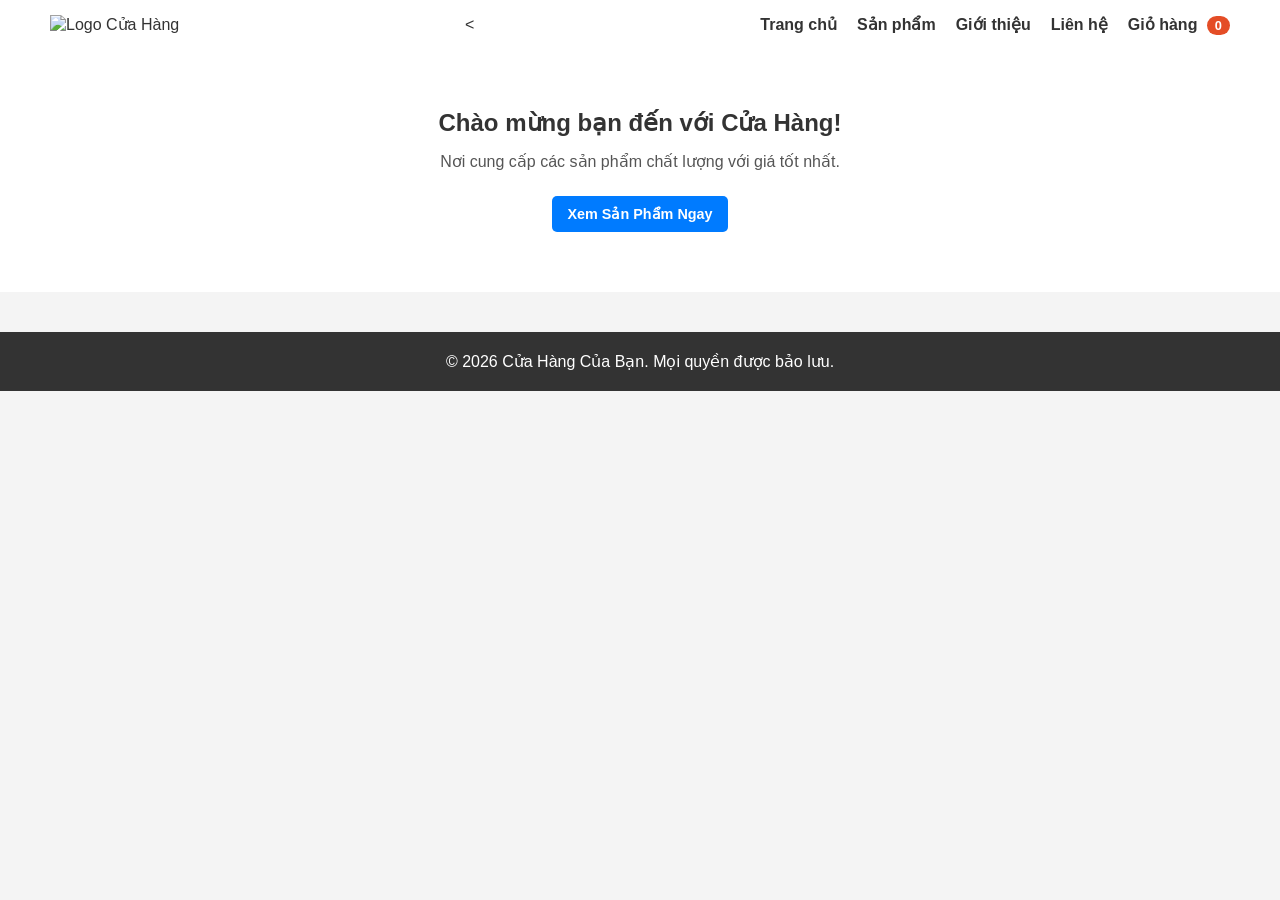
==== index.html @ 1039e890 "new" ====
<!DOCTYPE html>
<html lang="vi">
<head>
    <meta charset="UTF-8">
    <meta name="viewport" content="width=device-width, initial-scale=1.0">
    <title>Trang Chủ - Cửa Hàng</title>
    <link rel="stylesheet" href="css/style.css">
</head>
<body>
    <header>
        <div class="logo">
            <img src="images/logo.jpg" alt="Logo Cửa Hàng">
        </div>
        <<nav>
    <ul>
        <li><a href="index.html">Trang chủ</a></li>
        <li><a href="html/san-pham.html">Sản phẩm</a></li>
        <li><a href="html/gioi-thieu.html">Giới thiệu</a></li>
        <li><a href="html/lien-he.html">Liên hệ</a></li>
        <li><a href="html/gio-hang.html">Giỏ hàng <span id="cart-count">0</span></a></li>
    </ul>
</nav>

<script src="js/script.js"></script>
    </header>
    

    <main>
        <section class="hero" style="text-align: center; padding: 60px 20px; background-color: #fff; margin-bottom: 30px;">
            <h1>Chào mừng bạn đến với Cửa Hàng!</h1>
            <p style="margin: 15px 0; color: #555;">Nơi cung cấp các sản phẩm chất lượng với giá tốt nhất.</p>
            <a href="html/san-pham.html" class="btn-buy" style="text-decoration: none; display: inline-block; margin-top: 10px;">Xem Sản Phẩm Ngay</a>
        </section>
    </main>
    

    <footer>
        <p>&copy; 2026 Cửa Hàng Của Bạn. Mọi quyền được bảo lưu.</p>
    </footer>
</body>
</html>
---- css/style.css ----
/* Reset CSS cơ bản */
* {
    margin: 0;
    padding: 0;
    box-sizing: border-box;
    font-family: Arial, sans-serif;
}

body {
    background-color: #f4f4f4;
    color: #333;
}

/* Kiểu dáng cho Header */
header {
    background-color: #fff;
    padding: 15px 50px;
    display: flex;
    justify-content: space-between;
    align-items: center;
    box-shadow: 0 2px 5px rgba(0,0,0,0.1);
}

header .logo img {
    height: 50px; /* Điều chỉnh kích thước logo của bạn */
}

nav ul {
    list-style: none;
    display: flex;
    gap: 20px;
}

nav ul li a {
    text-decoration: none;
    color: #333;
    font-weight: bold;
}

nav ul li a:hover {
    color: #007bff;
}

/* Kiểu dáng cho phần nội dung chính */
.products-container {
    max-width: 1000px;
    margin: 40px auto;
    padding: 0 20px;
}

.products-container h2 {
    text-align: center;
    margin-bottom: 30px;
    color: #222;
}

/* Grid sản phẩm */
.product-grid {
    display: grid;
    grid-template-columns: repeat(auto-fit, minmax(250px, 1fr));
    gap: 20px;
}

/* Thẻ sản phẩm */
.product-card {
    background-color: #fff;
    border-radius: 8px;
    padding: 15px;
    text-align: center;
    box-shadow: 0 2px 8px rgba(0,0,0,0.1);
    transition: transform 0.3s ease;
}

.product-card:hover {
    transform: translateY(-5px);
}

.product-image {
    background-color: #e0e0e0;
    height: 200px;
    border-radius: 5px;
    display: flex;
    align-items: center;
    justify-content: center;
    margin-bottom: 15px;
    color: #777;
    /* Bạn có thể thay background bằng thẻ <img> khi có ảnh thật */
}

.product-card h3 {
    font-size: 1.2rem;
    margin-bottom: 10px;
}

.product-card .price {
    color: #e44d26;
    font-weight: bold;
    font-size: 1.1rem;
    margin-bottom: 15px;
}

.btn-buy {
    background-color: #007bff;
    color: white;
    border: none;
    padding: 10px 20px;
    border-radius: 5px;
    cursor: pointer;
    font-weight: bold;
    transition: background-color 0.3s;
}

.btn-buy:hover {
    background-color: #0056b3;
}

/* Kiểu dáng cho Footer */
footer {
    text-align: center;
    padding: 20px;
    background-color: #333;
    color: #fff;
    margin-top: 40px;
}
#cart-count {
    background-color: #e44d26;
    color: white;
    padding: 2px 8px;
    border-radius: 20px;
    font-size: 0.8rem;
    margin-left: 5px;
    font-weight: bold;
}

/* Kiểu dáng cho hộp Thông báo (Toast) hiện ở góc dưới bên phải */
.toast-message {
    position: fixed;
    bottom: 20px;
    right: 20px;
    background-color: #28a745; /* Màu xanh lá thành công */
    color: white;
    padding: 15px 25px;
    border-radius: 5px;
    box-shadow: 0 4px 10px rgba(0,0,0,0.2);
    font-weight: bold;
    z-index: 9999;
    
    /* Thiết lập hiệu ứng chuyển động mặc định là ẩn */
    opacity: 0;
    transform: translateY(20px);
    transition: opacity 0.3s ease, transform 0.3s ease;
}

/* Khi có class .show, thông báo sẽ trượt lên và hiện rõ */
.toast-message.show {
    opacity: 1;
    transform: translateY(0);
}
/* --- SẮP XẾP NHÓM NÚT BẤM --- */
.button-group {
    display: flex;
    justify-content: center; /* Căn giữa 2 nút */
    gap: 10px; /* Tạo khoảng cách 10px giữa nút Chi tiết và Mua Ngay */
}

/* --- KIỂU DÁNG CHO NÚT CHI TIẾT --- */
.btn-detail {
    background-color: #f8f9fa; /* Màu nền xám nhạt */
    color: #333; /* Chữ màu đen/xám đậm */
    border: 1px solid #ccc; /* Viền mỏng */
    text-decoration: none; /* Bỏ gạch chân của thẻ a */
    padding: 10px 15px;
    border-radius: 5px;
    font-weight: bold;
    font-size: 0.9rem; /* Chỉnh cỡ chữ ngang bằng nút Mua ngay */
    cursor: pointer;
    transition: all 0.3s ease;
    
    /* Dùng flex để chữ canh giữa hoàn hảo nếu cần */
    display: flex; 
    align-items: center; 
    justify-content: center;
}

.btn-detail:hover {
    background-color: #e2e6ea; /* Đậm hơn một chút khi rà chuột */
    border-color: #dae0e5;
}

/* --- CHỈNH SỬA NHẸ LẠI NÚT MUA NGAY CŨ (Nếu cần) --- */
.btn-buy {
    /* Ép cỡ chữ và padding bằng với nút chi tiết cho cân đối */
    font-size: 0.9rem;
    padding: 10px 15px; 
}
/* =========================================
   CSS CHO TRANG CHI TIẾT SẢN PHẨM 
   ========================================= */

/* Khung bọc toàn bộ trang chi tiết */
.product-detail-page {
    max-width: 1000px;
    margin: 40px auto;
    padding: 0 20px;
}

/* --- Phần trên: Chia đôi cột Ảnh và Thông tin --- */
.product-top {
    display: flex;
    gap: 40px;
    background: #fff;
    padding: 30px;
    border-radius: 8px;
    box-shadow: 0 2px 8px rgba(0,0,0,0.1);
    margin-bottom: 30px;
}

/* Cột chứa ảnh */
.product-gallery {
    flex: 1; /* Chiếm 1 nửa không gian */
    background-color: #f8f9fa;
    border-radius: 8px;
    display: flex;
    align-items: center;
    justify-content: center;
    min-height: 350px;
    padding: 20px;
}

.product-gallery img {
    max-width: 100%;
    height: auto;
    border-radius: 5px;
    box-shadow: 0 2px 5px rgba(0,0,0,0.1);
}

/* Cột chứa thông tin chữ */
.product-info {
    flex: 1; /* Chiếm 1 nửa không gian còn lại */
}

.product-info h1 {
    font-size: 2rem;
    margin-bottom: 15px;
    color: #222;
}

.product-info .price {
    font-size: 1.8rem;
    color: #e44d26;
    font-weight: bold;
    margin-bottom: 15px;
}

.product-info .status {
    margin-bottom: 20px;
    font-size: 1.1rem;
    color: #555;
}

.product-info .status strong {
    color: #28a745; /* Màu xanh lá cho chữ Còn hàng */
}

.short-desc {
    margin-left: 20px;
    margin-bottom: 30px;
    line-height: 1.6;
    color: #444;
}

/* Nút thêm vào giỏ hàng to và nổi bật */
.product-info .btn-buy {
    width: 100%; 
    padding: 15px;
    font-size: 1.2rem;
    border-radius: 8px;
    background-color: #007bff;
    color: white;
    border: none;
    cursor: pointer;
    font-weight: bold;
    transition: background-color 0.3s;
}

.product-info .btn-buy:hover {
    background-color: #0056b3;
}

/* --- Phần dưới: Bảng thông số và Bài viết mô tả --- */
.product-bottom {
    background: #fff;
    padding: 30px;
    border-radius: 8px;
    box-shadow: 0 2px 8px rgba(0,0,0,0.1);
}

.product-bottom h2 {
    border-bottom: 2px solid #007bff;
    padding-bottom: 10px;
    margin-bottom: 20px;
    color: #333;
    display: inline-block;
}

/* Trang trí Bảng thông số kỹ thuật */
.specs-table {
    width: 100%;
    border-collapse: collapse;
    margin-bottom: 40px;
}

.specs-table th, .specs-table td {
    border: 1px solid #ddd;
    padding: 12px 15px;
    text-align: left;
}

/* Tạo hiệu ứng sọc ngựa vằn cho bảng (1 dòng trắng, 1 dòng xám) */
.specs-table tr:nth-child(odd) {
    background-color: #f9f9f9;
}

.specs-table td:first-child {
    font-weight: bold;
    width: 30%; /* Cột tiêu đề chiếm 30% độ rộng bảng */
    color: #555;
}

/* Trang trí đoạn văn chi tiết */
.long-desc {
    line-height: 1.8;
    color: #444;
    font-size: 1.05rem;
}

/* --- Responsive: Tự động xếp dọc khi dùng điện thoại/màn hình nhỏ --- */
@media (max-width: 768px) {
    .product-top {
        flex-direction: column; /* Đẩy ảnh lên trên, thông tin xuống dưới */
        padding: 20px;
        gap: 20px;
    }
}
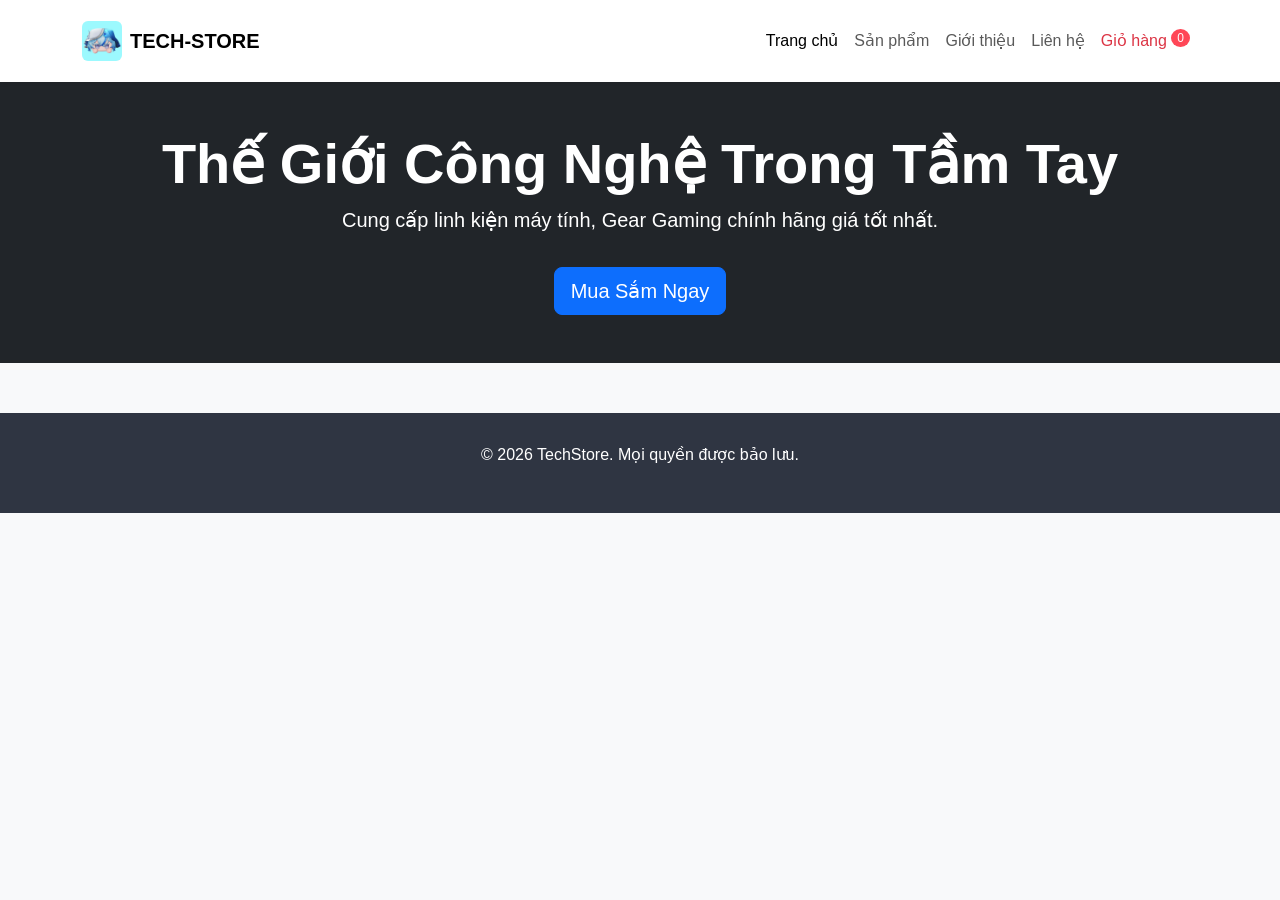
==== commit 0690701d: "new" ====
--- a/index.html
+++ b/index.html
@@ -2,40 +2,40 @@
 <html lang="vi">
 <head>
     <meta charset="UTF-8">
-    <meta name="viewport" content="width=device-width, initial-scale=1.0">
-    <title>Trang Chủ - Cửa Hàng</title>
+    <title>Cửa Hàng Điện Tử Xịn</title>
+    <link href="https://cdn.jsdelivr.net/npm/bootstrap@5.3.0/dist/css/bootstrap.min.css" rel="stylesheet">
     <link rel="stylesheet" href="css/style.css">
 </head>
 <body>
-    <header>
-        <div class="logo">
-            <img src="images/logo.jpg" alt="Logo Cửa Hàng">
+    <nav class="navbar navbar-expand-lg navbar-light bg-white shadow-sm py-3">
+        <div class="container">
+            <a class="navbar-brand fw-bold d-flex align-items-center" href="index.html">
+                <img src="assets/logo.jpg" alt="Logo" height="40" class="me-2 rounded">
+                TECH-STORE
+            </a>
+            
+            <div class="navbar-nav ms-auto">
+                <a class="nav-link active" href="index.html">Trang chủ</a>
+                <a class="nav-link" href="html/san-pham.html">Sản phẩm</a>
+                <a class="nav-link" href="html/gioi-thieu.html">Giới thiệu</a>
+                <a class="nav-link" href="html/lien-he.html">Liên hệ</a>
+                <a class="nav-link text-danger" href="html/gio-hang.html">Giỏ hàng <span id="cart-count">0</span></a>
+            </div>
         </div>
-        <<nav>
-    <ul>
-        <li><a href="index.html">Trang chủ</a></li>
-        <li><a href="html/san-pham.html">Sản phẩm</a></li>
-        <li><a href="html/gioi-thieu.html">Giới thiệu</a></li>
-        <li><a href="html/lien-he.html">Liên hệ</a></li>
-        <li><a href="html/gio-hang.html">Giỏ hàng <span id="cart-count">0</span></a></li>
-    </ul>
-</nav>
+    </nav>
 
-<script src="js/script.js"></script>
+    <header class="py-5 bg-dark text-white text-center">
+        <div class="container">
+            <h1 class="display-4 fw-bold">Thế Giới Công Nghệ Trong Tầm Tay</h1>
+            <p class="lead">Cung cấp linh kiện máy tính, Gear Gaming chính hãng giá tốt nhất.</p>
+            <a href="html/san-pham.html" class="btn btn-primary btn-lg mt-3">Mua Sắm Ngay</a>
+        </div>
     </header>
+
+    <footer class="text-center">
+        <p>&copy; 2026 TechStore. Mọi quyền được bảo lưu.</p>
+    </footer>
     
-
-    <main>
-        <section class="hero" style="text-align: center; padding: 60px 20px; background-color: #fff; margin-bottom: 30px;">
-            <h1>Chào mừng bạn đến với Cửa Hàng!</h1>
-            <p style="margin: 15px 0; color: #555;">Nơi cung cấp các sản phẩm chất lượng với giá tốt nhất.</p>
-            <a href="html/san-pham.html" class="btn-buy" style="text-decoration: none; display: inline-block; margin-top: 10px;">Xem Sản Phẩm Ngay</a>
-        </section>
-    </main>
-    
-
-    <footer>
-        <p>&copy; 2026 Cửa Hàng Của Bạn. Mọi quyền được bảo lưu.</p>
-    </footer>
+    <script src="js/script.js"></script>
 </body>
 </html>
--- a/css/style.css
+++ b/css/style.css
@@ -1,344 +1,8 @@
-/* Reset CSS cơ bản */
-* {
-    margin: 0;
-    padding: 0;
-    box-sizing: border-box;
-    font-family: Arial, sans-serif;
-}
-
-body {
-    background-color: #f4f4f4;
-    color: #333;
-}
-
-/* Kiểu dáng cho Header */
-header {
-    background-color: #fff;
-    padding: 15px 50px;
-    display: flex;
-    justify-content: space-between;
-    align-items: center;
-    box-shadow: 0 2px 5px rgba(0,0,0,0.1);
-}
-
-header .logo img {
-    height: 50px; /* Điều chỉnh kích thước logo của bạn */
-}
-
-nav ul {
-    list-style: none;
-    display: flex;
-    gap: 20px;
-}
-
-nav ul li a {
-    text-decoration: none;
-    color: #333;
-    font-weight: bold;
-}
-
-nav ul li a:hover {
-    color: #007bff;
-}
-
-/* Kiểu dáng cho phần nội dung chính */
-.products-container {
-    max-width: 1000px;
-    margin: 40px auto;
-    padding: 0 20px;
-}
-
-.products-container h2 {
-    text-align: center;
-    margin-bottom: 30px;
-    color: #222;
-}
-
-/* Grid sản phẩm */
-.product-grid {
-    display: grid;
-    grid-template-columns: repeat(auto-fit, minmax(250px, 1fr));
-    gap: 20px;
-}
-
-/* Thẻ sản phẩm */
-.product-card {
-    background-color: #fff;
-    border-radius: 8px;
-    padding: 15px;
-    text-align: center;
-    box-shadow: 0 2px 8px rgba(0,0,0,0.1);
-    transition: transform 0.3s ease;
-}
-
-.product-card:hover {
-    transform: translateY(-5px);
-}
-
-.product-image {
-    background-color: #e0e0e0;
-    height: 200px;
-    border-radius: 5px;
-    display: flex;
-    align-items: center;
-    justify-content: center;
-    margin-bottom: 15px;
-    color: #777;
-    /* Bạn có thể thay background bằng thẻ <img> khi có ảnh thật */
-}
-
-.product-card h3 {
-    font-size: 1.2rem;
-    margin-bottom: 10px;
-}
-
-.product-card .price {
-    color: #e44d26;
-    font-weight: bold;
-    font-size: 1.1rem;
-    margin-bottom: 15px;
-}
-
-.btn-buy {
-    background-color: #007bff;
-    color: white;
-    border: none;
-    padding: 10px 20px;
-    border-radius: 5px;
-    cursor: pointer;
-    font-weight: bold;
-    transition: background-color 0.3s;
-}
-
-.btn-buy:hover {
-    background-color: #0056b3;
-}
-
-/* Kiểu dáng cho Footer */
-footer {
-    text-align: center;
-    padding: 20px;
-    background-color: #333;
-    color: #fff;
-    margin-top: 40px;
-}
-#cart-count {
-    background-color: #e44d26;
-    color: white;
-    padding: 2px 8px;
-    border-radius: 20px;
-    font-size: 0.8rem;
-    margin-left: 5px;
-    font-weight: bold;
-}
-
-/* Kiểu dáng cho hộp Thông báo (Toast) hiện ở góc dưới bên phải */
-.toast-message {
-    position: fixed;
-    bottom: 20px;
-    right: 20px;
-    background-color: #28a745; /* Màu xanh lá thành công */
-    color: white;
-    padding: 15px 25px;
-    border-radius: 5px;
-    box-shadow: 0 4px 10px rgba(0,0,0,0.2);
-    font-weight: bold;
-    z-index: 9999;
-    
-    /* Thiết lập hiệu ứng chuyển động mặc định là ẩn */
-    opacity: 0;
-    transform: translateY(20px);
-    transition: opacity 0.3s ease, transform 0.3s ease;
-}
-
-/* Khi có class .show, thông báo sẽ trượt lên và hiện rõ */
-.toast-message.show {
-    opacity: 1;
-    transform: translateY(0);
-}
-/* --- SẮP XẾP NHÓM NÚT BẤM --- */
-.button-group {
-    display: flex;
-    justify-content: center; /* Căn giữa 2 nút */
-    gap: 10px; /* Tạo khoảng cách 10px giữa nút Chi tiết và Mua Ngay */
-}
-
-/* --- KIỂU DÁNG CHO NÚT CHI TIẾT --- */
-.btn-detail {
-    background-color: #f8f9fa; /* Màu nền xám nhạt */
-    color: #333; /* Chữ màu đen/xám đậm */
-    border: 1px solid #ccc; /* Viền mỏng */
-    text-decoration: none; /* Bỏ gạch chân của thẻ a */
-    padding: 10px 15px;
-    border-radius: 5px;
-    font-weight: bold;
-    font-size: 0.9rem; /* Chỉnh cỡ chữ ngang bằng nút Mua ngay */
-    cursor: pointer;
-    transition: all 0.3s ease;
-    
-    /* Dùng flex để chữ canh giữa hoàn hảo nếu cần */
-    display: flex; 
-    align-items: center; 
-    justify-content: center;
-}
-
-.btn-detail:hover {
-    background-color: #e2e6ea; /* Đậm hơn một chút khi rà chuột */
-    border-color: #dae0e5;
-}
-
-/* --- CHỈNH SỬA NHẸ LẠI NÚT MUA NGAY CŨ (Nếu cần) --- */
-.btn-buy {
-    /* Ép cỡ chữ và padding bằng với nút chi tiết cho cân đối */
-    font-size: 0.9rem;
-    padding: 10px 15px; 
-}
-/* =========================================
-   CSS CHO TRANG CHI TIẾT SẢN PHẨM 
-   ========================================= */
-
-/* Khung bọc toàn bộ trang chi tiết */
-.product-detail-page {
-    max-width: 1000px;
-    margin: 40px auto;
-    padding: 0 20px;
-}
-
-/* --- Phần trên: Chia đôi cột Ảnh và Thông tin --- */
-.product-top {
-    display: flex;
-    gap: 40px;
-    background: #fff;
-    padding: 30px;
-    border-radius: 8px;
-    box-shadow: 0 2px 8px rgba(0,0,0,0.1);
-    margin-bottom: 30px;
-}
-
-/* Cột chứa ảnh */
-.product-gallery {
-    flex: 1; /* Chiếm 1 nửa không gian */
-    background-color: #f8f9fa;
-    border-radius: 8px;
-    display: flex;
-    align-items: center;
-    justify-content: center;
-    min-height: 350px;
-    padding: 20px;
-}
-
-.product-gallery img {
-    max-width: 100%;
-    height: auto;
-    border-radius: 5px;
-    box-shadow: 0 2px 5px rgba(0,0,0,0.1);
-}
-
-/* Cột chứa thông tin chữ */
-.product-info {
-    flex: 1; /* Chiếm 1 nửa không gian còn lại */
-}
-
-.product-info h1 {
-    font-size: 2rem;
-    margin-bottom: 15px;
-    color: #222;
-}
-
-.product-info .price {
-    font-size: 1.8rem;
-    color: #e44d26;
-    font-weight: bold;
-    margin-bottom: 15px;
-}
-
-.product-info .status {
-    margin-bottom: 20px;
-    font-size: 1.1rem;
-    color: #555;
-}
-
-.product-info .status strong {
-    color: #28a745; /* Màu xanh lá cho chữ Còn hàng */
-}
-
-.short-desc {
-    margin-left: 20px;
-    margin-bottom: 30px;
-    line-height: 1.6;
-    color: #444;
-}
-
-/* Nút thêm vào giỏ hàng to và nổi bật */
-.product-info .btn-buy {
-    width: 100%; 
-    padding: 15px;
-    font-size: 1.2rem;
-    border-radius: 8px;
-    background-color: #007bff;
-    color: white;
-    border: none;
-    cursor: pointer;
-    font-weight: bold;
-    transition: background-color 0.3s;
-}
-
-.product-info .btn-buy:hover {
-    background-color: #0056b3;
-}
-
-/* --- Phần dưới: Bảng thông số và Bài viết mô tả --- */
-.product-bottom {
-    background: #fff;
-    padding: 30px;
-    border-radius: 8px;
-    box-shadow: 0 2px 8px rgba(0,0,0,0.1);
-}
-
-.product-bottom h2 {
-    border-bottom: 2px solid #007bff;
-    padding-bottom: 10px;
-    margin-bottom: 20px;
-    color: #333;
-    display: inline-block;
-}
-
-/* Trang trí Bảng thông số kỹ thuật */
-.specs-table {
-    width: 100%;
-    border-collapse: collapse;
-    margin-bottom: 40px;
-}
-
-.specs-table th, .specs-table td {
-    border: 1px solid #ddd;
-    padding: 12px 15px;
-    text-align: left;
-}
-
-/* Tạo hiệu ứng sọc ngựa vằn cho bảng (1 dòng trắng, 1 dòng xám) */
-.specs-table tr:nth-child(odd) {
-    background-color: #f9f9f9;
-}
-
-.specs-table td:first-child {
-    font-weight: bold;
-    width: 30%; /* Cột tiêu đề chiếm 30% độ rộng bảng */
-    color: #555;
-}
-
-/* Trang trí đoạn văn chi tiết */
-.long-desc {
-    line-height: 1.8;
-    color: #444;
-    font-size: 1.05rem;
-}
-
-/* --- Responsive: Tự động xếp dọc khi dùng điện thoại/màn hình nhỏ --- */
-@media (max-width: 768px) {
-    .product-top {
-        flex-direction: column; /* Đẩy ảnh lên trên, thông tin xuống dưới */
-        padding: 20px;
-        gap: 20px;
-    }
-}+:root { --primary-color: #007bff; }
+body { font-family: 'Segoe UI', Tahoma, Geneva, Verdana, sans-serif; background-color: #f8f9fa; }
+.nav-link:hover { color: var(--primary-color) !important; }
+.card { transition: transform 0.3s; border: none; }
+.card:hover { transform: translateY(-10px); box-shadow: 0 10px 20px rgba(0,0,0,0.1) !important; }
+.product-img { object-fit: contain; height: 200px; padding: 20px; }
+#cart-count { background: #ff4757; color: white; padding: 2px 6px; border-radius: 50%; font-size: 12px; vertical-align: top; }
+footer { background: #2f3542; color: white; padding: 30px 0; margin-top: 50px; }
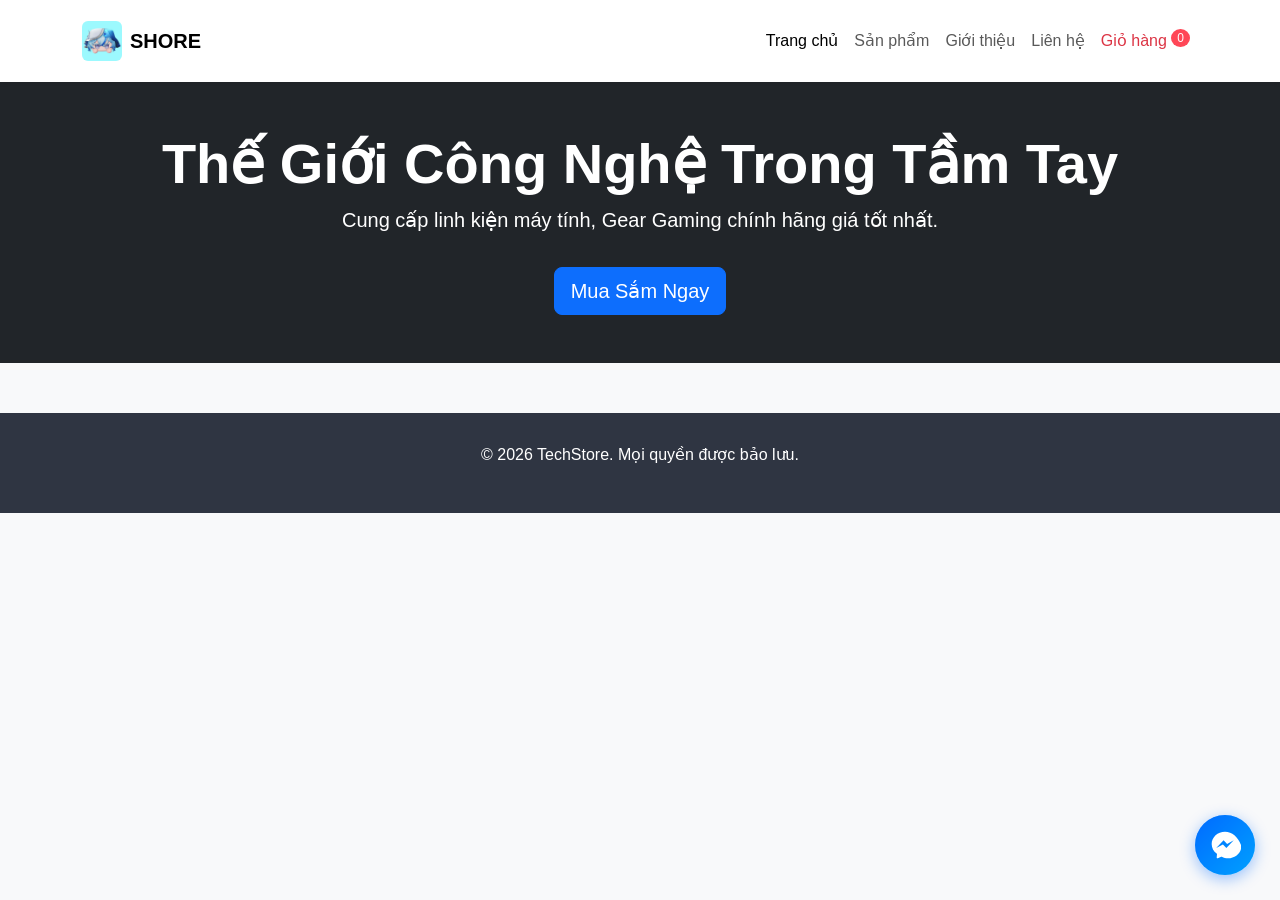
==== commit 2acf3579: "new" ====
--- a/index.html
+++ b/index.html
@@ -11,7 +11,7 @@
         <div class="container">
             <a class="navbar-brand fw-bold d-flex align-items-center" href="index.html">
                 <img src="assets/logo.jpg" alt="Logo" height="40" class="me-2 rounded">
-                TECH-STORE
+                SHORE
             </a>
             
             <div class="navbar-nav ms-auto">
--- a/css/style.css
+++ b/css/style.css
@@ -6,3 +6,181 @@
 .product-img { object-fit: contain; height: 200px; padding: 20px; }
 #cart-count { background: #ff4757; color: white; padding: 2px 6px; border-radius: 50%; font-size: 12px; vertical-align: top; }
 footer { background: #2f3542; color: white; padding: 30px 0; margin-top: 50px; }
+/* Container tổng thể */
+.search-container {
+    position: relative;
+    width: 300px;
+    margin: 10px;
+}
+
+/* Hộp tìm kiếm */
+.search-box {
+    display: flex;
+    border: 1px solid #ccc;
+    border-radius: 4px;
+    overflow: hidden;
+    background: #fff;
+}
+
+.search-box input {
+    border: none;
+    padding: 8px 12px;
+    outline: none;
+    width: 100%;
+    font-size: 14px;
+}
+
+.search-box button {
+    background: #007bff;
+    color: white;
+    border: none;
+    padding: 0 15px;
+    cursor: pointer;
+    transition: background 0.2s;
+}
+
+.search-box button:hover {
+    background: #0056b3;
+}
+
+/* Dropdown hiển thị kết quả động */
+.search-dropdown {
+    position: absolute;
+    top: 100%;
+    left: 0;
+    right: 0;
+    background: white;
+    border: 1px solid #ddd;
+    border-top: none;
+    border-radius: 0 0 4px 4px;
+    max-height: 300px;
+    overflow-y: auto;
+    box-shadow: 0 4px 8px rgba(0,0,0,0.1);
+    z-index: 1000;
+}
+
+.search-dropdown.hidden {
+    display: none;
+}
+
+/* Item sản phẩm trong dropdown */
+.search-item {
+    display: flex;
+    align-items: center;
+    padding: 10px;
+    border-bottom: 1px solid #eee;
+    text-decoration: none;
+    color: #333;
+    transition: background 0.2s;
+}
+
+.search-item:last-child {
+    border-bottom: none;
+}
+
+.search-item:hover {
+    background: #f8f9fa;
+}
+
+.search-item img {
+    width: 40px;
+    height: 40px;
+    object-fit: cover;
+    margin-right: 10px;
+    border-radius: 4px;
+}
+
+.search-item .info {
+    display: flex;
+    flex-direction: column;
+}
+
+.search-item .name {
+    font-weight: 500;
+    font-size: 14px;
+}
+
+.search-item .price {
+    color: #dc3545;
+    font-size: 12px;
+    margin-top: 2px;
+}
+
+/* Thông báo không tìm thấy */
+.no-result {
+    padding: 15px;
+    color: #6c757d;
+    text-align: center;
+    font-size: 14px;
+}
+/* ==========================================
+   WIDGET MESSENGER ĐỘNG (GÓC DƯỚI PHẢI)
+   ========================================== */
+.fb-messenger-widget {
+    position: fixed;
+    bottom: 25px;
+    right: 25px;
+    z-index: 9999;
+    display: flex;
+    align-items: center;
+    justify-content: center;
+    width: 60px;
+    height: 60px;
+    background: linear-gradient(135deg, #006AFF, #00C6FF);
+    border-radius: 50%;
+    box-shadow: 0 4px 15px rgba(0, 106, 255, 0.4);
+    cursor: pointer;
+    transition: all 0.3s ease-in-out;
+    text-decoration: none;
+}
+
+/* Hiệu ứng phóng to nhẹ và đổi màu khi di chuột vào */
+.fb-messenger-widget:hover {
+    transform: scale(1.1) rotate(5deg);
+    box-shadow: 0 6px 20px rgba(0, 106, 255, 0.6);
+}
+
+/* Icon Messenger màu trắng nằm giữa */
+.fb-messenger-widget svg {
+    width: 32px;
+    height: 32px;
+    fill: #ffffff;
+}
+
+/* Vòng sóng xung quanh để tạo sự chú ý khoa học (Pulse Effect) */
+.fb-messenger-widget::before {
+    content: "";
+    position: absolute;
+    width: 100%;
+    height: 100%;
+    background-color: #006AFF;
+    border-radius: 50%;
+    z-index: -1;
+    opacity: 0.4;
+    animation: messengerPulse 2s infinite;
+}
+
+@keyframes messengerPulse {
+    0% {
+        transform: scale(1);
+        opacity: 0.4;
+    }
+    100% {
+        transform: scale(1.4);
+        opacity: 0;
+    }
+}
+
+/* Tối ưu giao diện trên thiết bị di động nhỏ */
+@media (max-width: 576px) {
+    .fb-messenger-widget {
+        bottom: 15px;
+        right: 15px;
+        width: 52px;
+        height: 52px;
+    }
+    .fb-messenger-widget svg {
+        width: 26px;
+        height: 26px;
+    }
+}
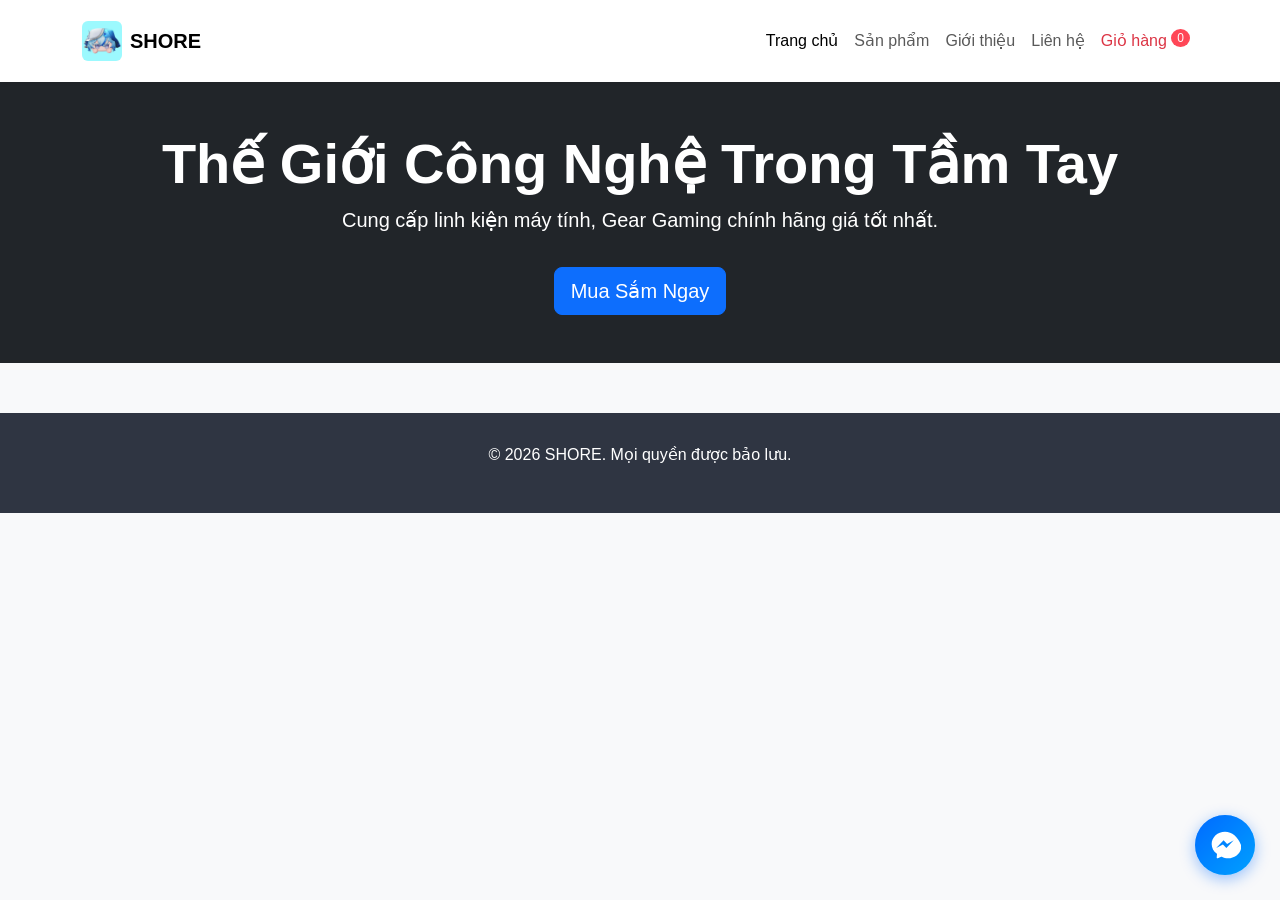
==== commit b1fd38fc: "new" ====
--- a/index.html
+++ b/index.html
@@ -33,7 +33,7 @@
     </header>
 
     <footer class="text-center">
-        <p>&copy; 2026 TechStore. Mọi quyền được bảo lưu.</p>
+        <p>&copy; 2026 SHORE. Mọi quyền được bảo lưu.</p>
     </footer>
     
     <script src="js/script.js"></script>
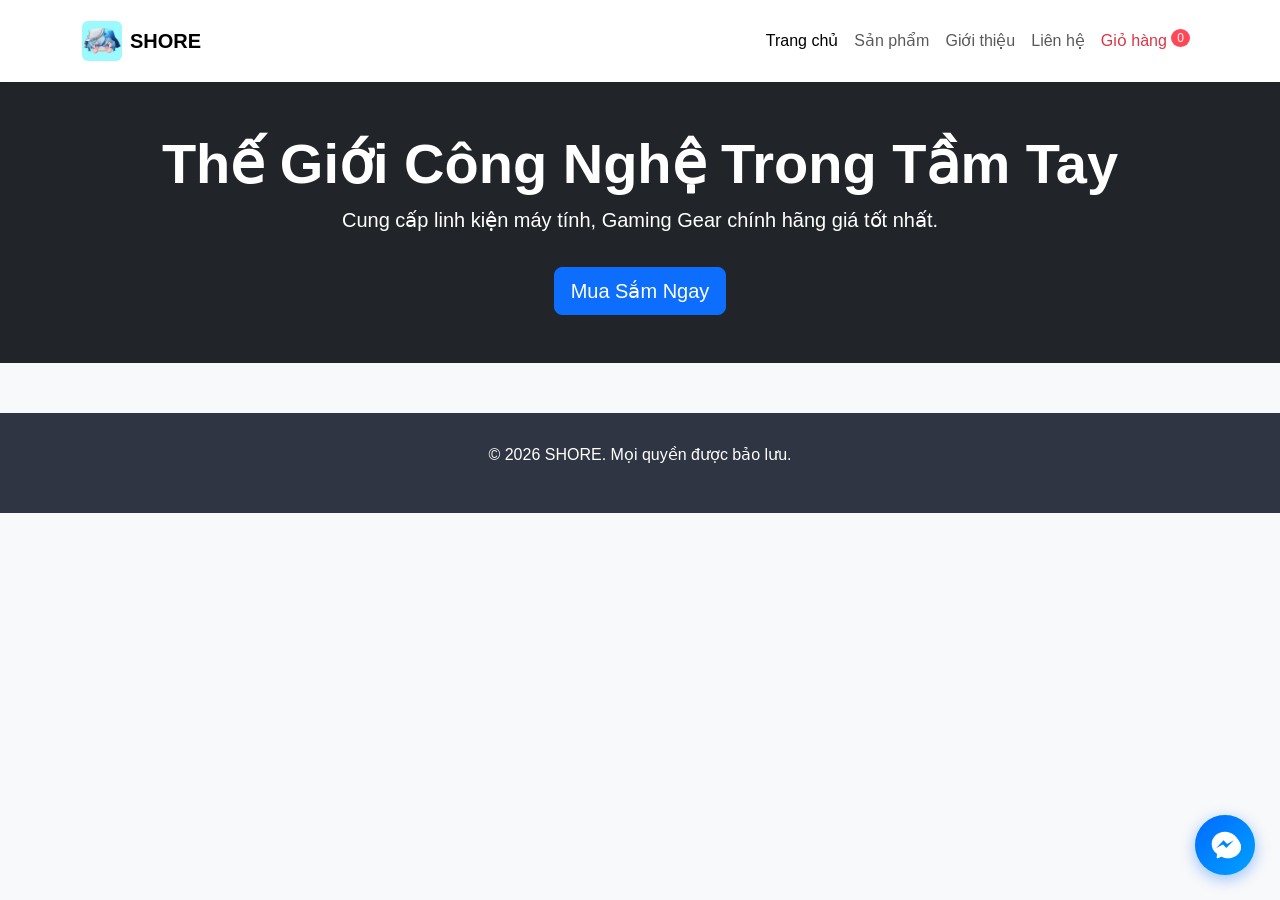
==== commit f12a14d1: "new" ====
--- a/index.html
+++ b/index.html
@@ -27,7 +27,7 @@
     <header class="py-5 bg-dark text-white text-center">
         <div class="container">
             <h1 class="display-4 fw-bold">Thế Giới Công Nghệ Trong Tầm Tay</h1>
-            <p class="lead">Cung cấp linh kiện máy tính, Gear Gaming chính hãng giá tốt nhất.</p>
+            <p class="lead">Cung cấp linh kiện máy tính, Gaming Gear chính hãng giá tốt nhất.</p>
             <a href="html/san-pham.html" class="btn btn-primary btn-lg mt-3">Mua Sắm Ngay</a>
         </div>
     </header>
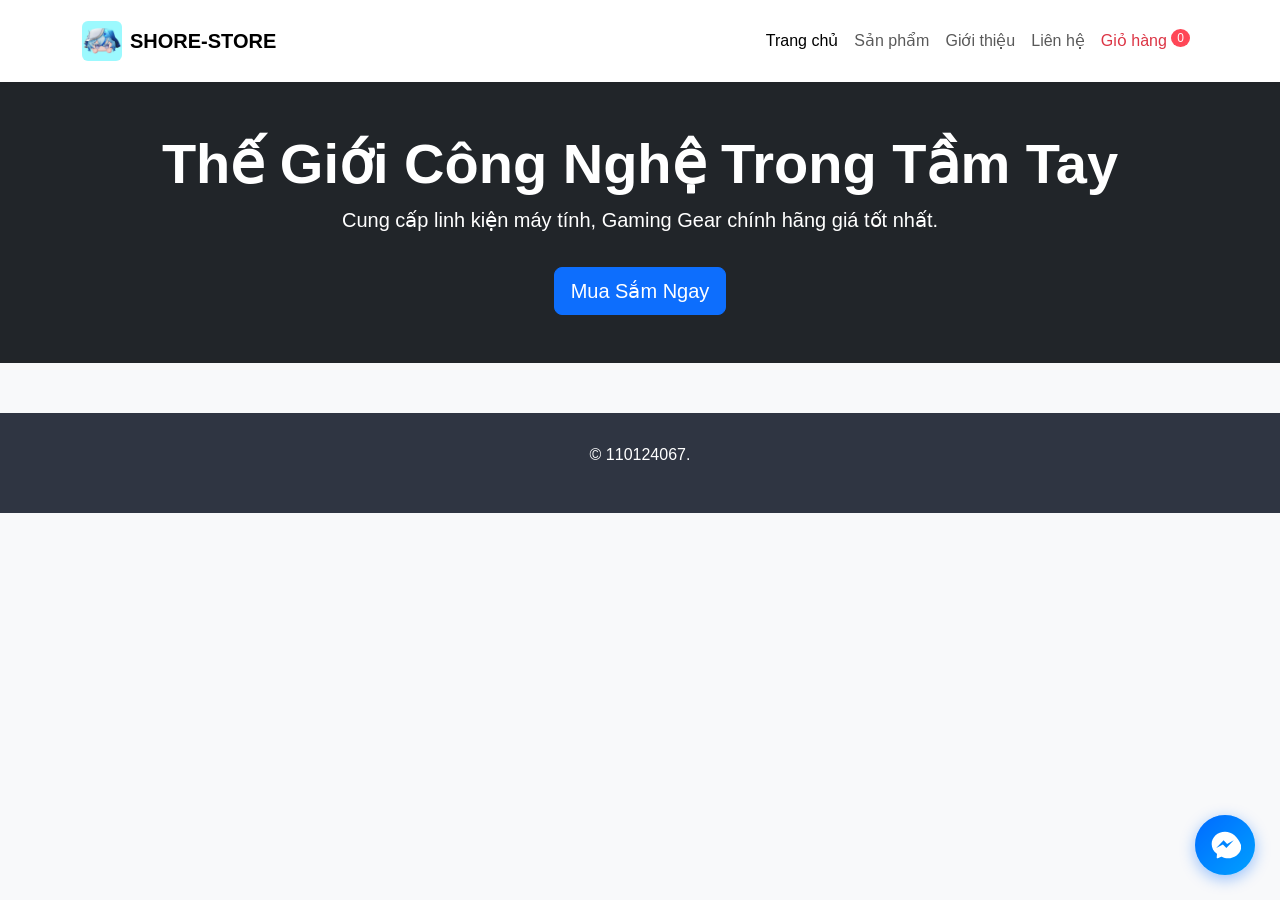
==== commit b69e80f1: "new" ====
--- a/index.html
+++ b/index.html
@@ -11,7 +11,7 @@
         <div class="container">
             <a class="navbar-brand fw-bold d-flex align-items-center" href="index.html">
                 <img src="assets/logo.jpg" alt="Logo" height="40" class="me-2 rounded">
-                SHORE
+                SHORE-STORE
             </a>
             
             <div class="navbar-nav ms-auto">
@@ -33,7 +33,7 @@
     </header>
 
     <footer class="text-center">
-        <p>&copy; 2026 SHORE. Mọi quyền được bảo lưu.</p>
+        <p>&copy; 110124067.</p>
     </footer>
     
     <script src="js/script.js"></script>
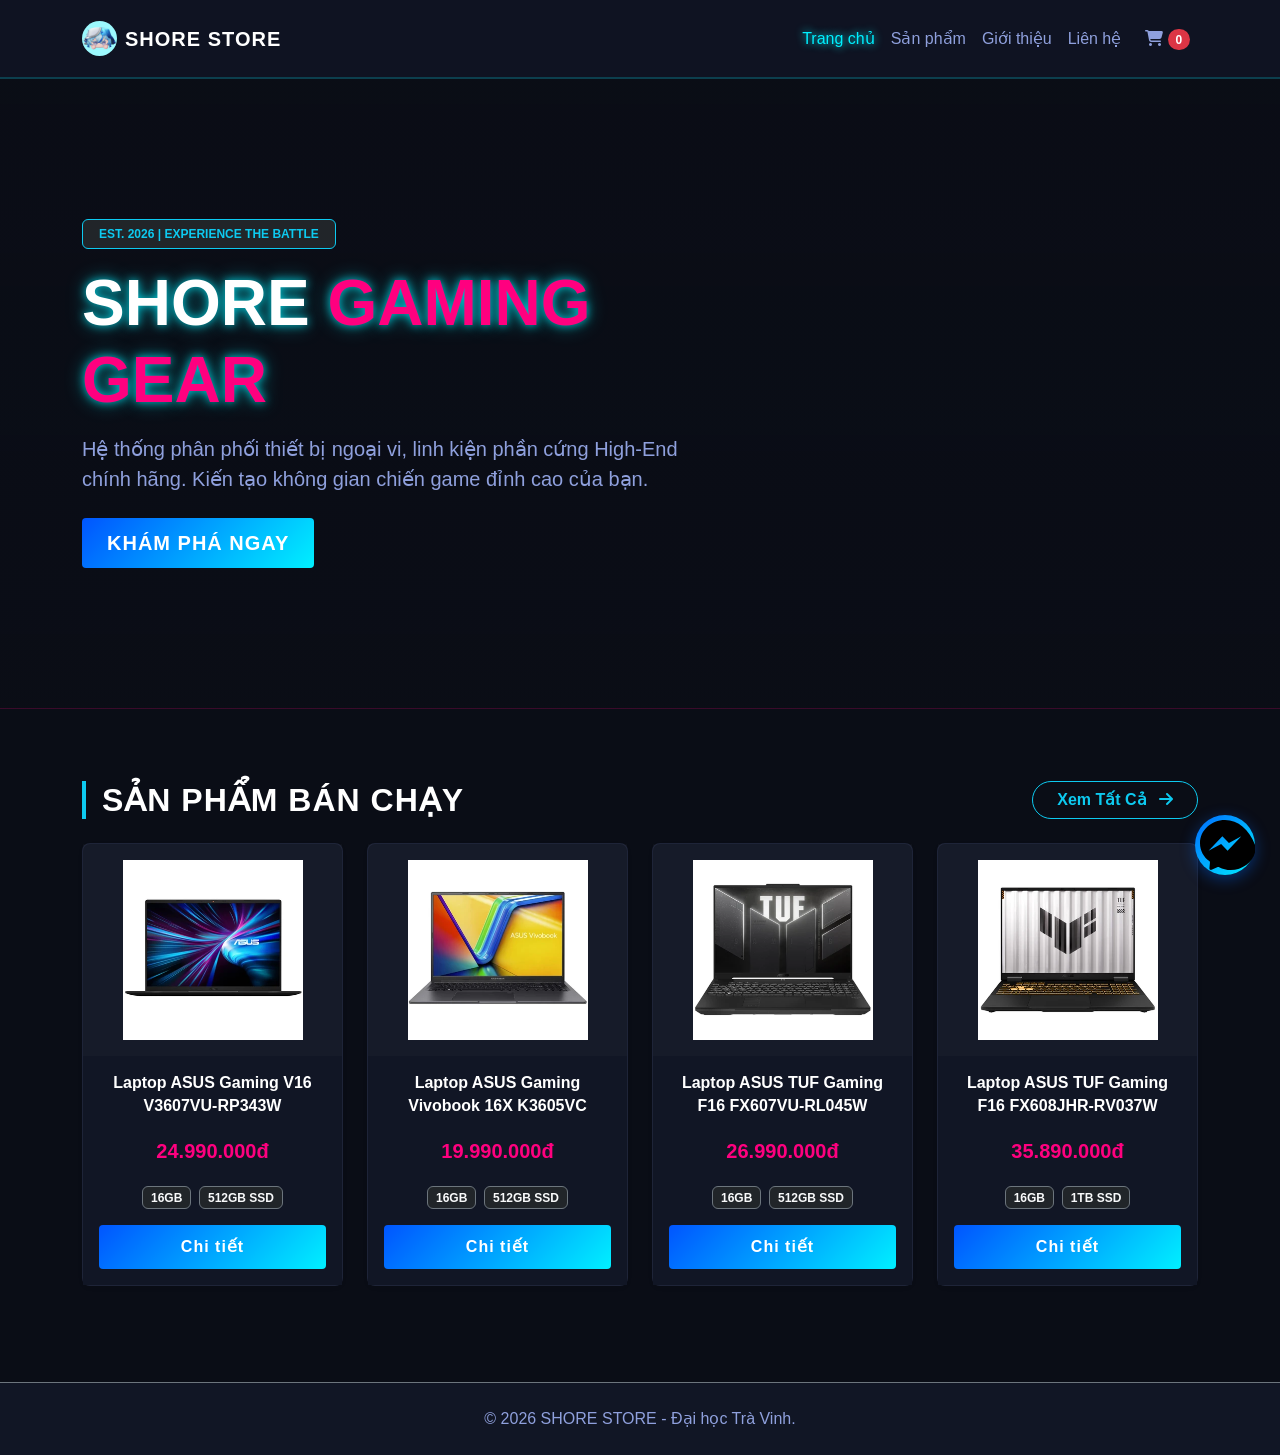
==== commit ba7de66d: "new" ====
--- a/index.html
+++ b/index.html
@@ -2,40 +2,61 @@
 <html lang="vi">
 <head>
     <meta charset="UTF-8">
-    <title>Cửa Hàng Điện Tử Xịn</title>
+    <title>SHORE STORE - Premium Gaming Gear</title>
     <link href="https://cdn.jsdelivr.net/npm/bootstrap@5.3.0/dist/css/bootstrap.min.css" rel="stylesheet">
+    <link rel="stylesheet" href="https://cdnjs.cloudflare.com/ajax/libs/font-awesome/6.4.0/css/all.min.css">
     <link rel="stylesheet" href="css/style.css">
 </head>
 <body>
-    <nav class="navbar navbar-expand-lg navbar-light bg-white shadow-sm py-3">
+    <nav class="navbar navbar-expand-lg sticky-top py-3">
         <div class="container">
             <a class="navbar-brand fw-bold d-flex align-items-center" href="index.html">
-                <img src="assets/logo.jpg" alt="Logo" height="40" class="me-2 rounded">
-                SHORE-STORE
+                <img src="assets/logo.jpg" alt="Logo" height="35" class="me-2 rounded-circle">
+                SHORE STORE
             </a>
-            
             <div class="navbar-nav ms-auto">
                 <a class="nav-link active" href="index.html">Trang chủ</a>
                 <a class="nav-link" href="html/san-pham.html">Sản phẩm</a>
                 <a class="nav-link" href="html/gioi-thieu.html">Giới thiệu</a>
                 <a class="nav-link" href="html/lien-he.html">Liên hệ</a>
-                <a class="nav-link text-danger" href="html/gio-hang.html">Giỏ hàng <span id="cart-count">0</span></a>
+                <a class="nav-link text-info fw-bold position-relative ms-2" href="html/gio-hang.html">
+                    <i class="fa fa-shopping-cart"></i>
+                    <span id="cart-count" class="badge rounded-pill bg-danger">0</span>
+                </a>
             </div>
         </div>
     </nav>
 
-    <header class="py-5 bg-dark text-white text-center">
-        <div class="container">
-            <h1 class="display-4 fw-bold">Thế Giới Công Nghệ Trong Tầm Tay</h1>
-            <p class="lead">Cung cấp linh kiện máy tính, Gaming Gear chính hãng giá tốt nhất.</p>
-            <a href="html/san-pham.html" class="btn btn-primary btn-lg mt-3">Mua Sắm Ngay</a>
+    <header class="hero-cyber-banner py-5">
+        <div class="container py-5">
+            <div class="row align-items-center">
+                <div class="col-lg-7 text-start">
+                    <span class="badge bg-dark border border-info text-info px-3 py-2 text-uppercase mb-3">Est. 2026 | Experience The Battle</span>
+                    <h1 class="display-3 neon-text mb-3">SHORE <span style="color: var(--neon-pink)">GAMING GEAR</span></h1>
+                    <p class="fs-5 text-muted mb-4">Hệ thống phân phối thiết bị ngoại vi, linh kiện phần cứng High-End chính hãng. Kiến tạo không gian chiến game đỉnh cao của bạn.</p>
+                    <a href="html/san-pham.html" class="btn btn-cyber btn-lg text-uppercase fw-bold">Khám Phá Ngay</a>
+                </div>
+            </div>
         </div>
     </header>
 
-    <footer class="text-center">
-        <p>&copy; 110124067.</p>
+    <main class="container mt-5 py-4">
+    <div class="d-flex justify-content-between align-items-center mb-4">
+        <h2 class="fw-bold text-uppercase border-start border-4 border-info ps-3 mb-0" style="letter-spacing: 1px;">
+            Sản Phẩm Bán Chạy
+        </h2>
+        <a href="html/san-pham.html" class="btn btn-outline-info rounded-pill px-4 fw-bold">
+            Xem Tất Cả <i class="fa fa-arrow-right ms-2"></i>
+        </a>
+    </div>
+    
+    <div id="product-list" class="row g-4"></div>
+</main>
+
+    <footer class="text-center py-4 mt-5 border-top border-secondary" style="background: #111625;">
+        <p class="mb-0 text-muted">&copy; 2026 SHORE STORE - Đại học Trà Vinh.</p>
     </footer>
-    
+
     <script src="js/script.js"></script>
 </body>
 </html>
--- a/css/style.css
+++ b/css/style.css
@@ -1,186 +1,284 @@
-:root { --primary-color: #007bff; }
-body { font-family: 'Segoe UI', Tahoma, Geneva, Verdana, sans-serif; background-color: #f8f9fa; }
-.nav-link:hover { color: var(--primary-color) !important; }
-.card { transition: transform 0.3s; border: none; }
-.card:hover { transform: translateY(-10px); box-shadow: 0 10px 20px rgba(0,0,0,0.1) !important; }
-.product-img { object-fit: contain; height: 200px; padding: 20px; }
-#cart-count { background: #ff4757; color: white; padding: 2px 6px; border-radius: 50%; font-size: 12px; vertical-align: top; }
-footer { background: #2f3542; color: white; padding: 30px 0; margin-top: 50px; }
-/* Container tổng thể */
+/* ==========================================
+   SHORE STORE - CYBERPUNK PREMIUM THEME
+   ========================================== */
+:root {
+    --cyber-bg: #0a0d16;
+    --cyber-card-bg: #111625;
+    --neon-blue: #00f0ff;
+    --neon-pink: #ff007f;
+    --neon-green: #39ff14;
+    --text-main: #ffffff;
+    --text-muted: #8fa0dd;
+}
+
+body {
+    background-color: var(--cyber-bg) !important;
+    color: var(--text-main) !important;
+    font-family: 'Segoe UI', Tahoma, Geneva, Verdana, sans-serif;
+}
+
+/* Thanh điều hướng Hi-tech dạng kính mờ */
+.navbar {
+    background: rgba(17, 22, 37, 0.85) !important;
+    backdrop-filter: blur(10px);
+    border-bottom: 2px solid rgba(0, 240, 255, 0.2);
+}
+
+.navbar-brand {
+    color: #fff !important;
+    letter-spacing: 1px;
+}
+
+.nav-link {
+    color: var(--text-muted) !important;
+    font-weight: 500;
+    transition: all 0.3s ease;
+}
+
+.nav-link:hover, .nav-link.active {
+    color: var(--neon-blue) !important;
+    text-shadow: 0 0 8px var(--neon-blue);
+}
+
+/* Hiệu ứng chữ phát sáng LED Neon Shore Store */
+.neon-text {
+    font-weight: 900;
+    text-transform: uppercase;
+    color: #fff;
+    text-shadow: 0 0 10px rgba(0, 240, 255, 0.8), 0 0 20px rgba(0, 240, 255, 0.4);
+}
+
+/* Banner chính trang chủ */
+.hero-cyber-banner {
+    position: relative;
+    min-height: 70vh;
+    background: linear-gradient(rgba(10, 13, 22, 0.8), rgba(10, 13, 22, 0.95)), url('../assets/images/hero-bg.jpg') center/cover no-repeat;
+    display: flex;
+    align-items: center;
+    border-bottom: 1px solid rgba(255, 0, 127, 0.2);
+}
+
+/* Nút bấm thiết bị Gaming phát sáng */
+.btn-cyber {
+    background: linear-gradient(135deg, #0055ff, var(--neon-blue));
+    color: #fff !important;
+    border: none;
+    font-weight: 600;
+    letter-spacing: 1px;
+    padding: 10px 25px;
+    border-radius: 4px;
+    transition: all 0.3s ease;
+}
+
+.btn-cyber:hover {
+    transform: translateY(-2px);
+    box-shadow: 0 0 15px var(--neon-blue);
+}
+
+/* Hộp tìm kiếm */
 .search-container {
     position: relative;
-    width: 300px;
-    margin: 10px;
-}
-
-/* Hộp tìm kiếm */
+    max-width: 450px;
+}
+
 .search-box {
     display: flex;
-    border: 1px solid #ccc;
-    border-radius: 4px;
+    background: rgba(255, 255, 255, 0.05);
+    border: 1px solid rgba(0, 240, 255, 0.3);
+    border-radius: 20px;
     overflow: hidden;
-    background: #fff;
 }
 
 .search-box input {
+    background: transparent;
     border: none;
-    padding: 8px 12px;
-    outline: none;
+    color: #fff;
+    padding: 8px 15px;
     width: 100%;
-    font-size: 14px;
+}
+
+.search-box input::placeholder {
+    color: #53628a;
 }
 
 .search-box button {
-    background: #007bff;
-    color: white;
+    background: transparent;
     border: none;
+    color: var(--neon-blue);
     padding: 0 15px;
-    cursor: pointer;
-    transition: background 0.2s;
-}
-
-.search-box button:hover {
-    background: #0056b3;
-}
-
-/* Dropdown hiển thị kết quả động */
-.search-dropdown {
-    position: absolute;
-    top: 100%;
-    left: 0;
-    right: 0;
-    background: white;
-    border: 1px solid #ddd;
-    border-top: none;
-    border-radius: 0 0 4px 4px;
-    max-height: 300px;
-    overflow-y: auto;
-    box-shadow: 0 4px 8px rgba(0,0,0,0.1);
-    z-index: 1000;
-}
-
-.search-dropdown.hidden {
-    display: none;
-}
-
-/* Item sản phẩm trong dropdown */
-.search-item {
-    display: flex;
-    align-items: center;
-    padding: 10px;
-    border-bottom: 1px solid #eee;
-    text-decoration: none;
-    color: #333;
-    transition: background 0.2s;
-}
-
-.search-item:last-child {
-    border-bottom: none;
-}
-
-.search-item:hover {
-    background: #f8f9fa;
-}
-
-.search-item img {
-    width: 40px;
-    height: 40px;
-    object-fit: cover;
-    margin-right: 10px;
-    border-radius: 4px;
-}
-
-.search-item .info {
-    display: flex;
-    flex-direction: column;
-}
-
-.search-item .name {
-    font-weight: 500;
-    font-size: 14px;
-}
-
-.search-item .price {
-    color: #dc3545;
-    font-size: 12px;
-    margin-top: 2px;
-}
-
-/* Thông báo không tìm thấy */
-.no-result {
-    padding: 15px;
-    color: #6c757d;
-    text-align: center;
-    font-size: 14px;
-}
-/* ==========================================
-   WIDGET MESSENGER ĐỘNG (GÓC DƯỚI PHẢI)
-   ========================================== */
+}
+
+/* Card thiết kế dạng trạm không gian chuyên nghiệp */
+.card {
+    background-color: var(--cyber-card-bg) !important;
+    border: 1px solid rgba(143, 160, 221, 0.1) !important;
+    border-radius: 8px !important;
+    transition: all 0.3s cubic-bezier(0.25, 0.8, 0.25, 1);
+}
+
+.card:hover {
+    transform: translateY(-5px);
+    border-color: var(--neon-blue) !important;
+    box-shadow: 0 10px 25px rgba(0, 240, 255, 0.15) !important;
+}
+
+.card-title {
+    color: #fff !important;
+}
+
+.text-muted {
+    color: var(--text-muted) !important;
+}
+
+/* Định dạng giỏ hàng & form liên hệ */
+.table {
+    color: var(--text-main) !important;
+}
+
+.form-control, .form-select {
+    background-color: rgba(255, 255, 255, 0.05) !important;
+    border: 1px solid rgba(143, 160, 221, 0.2) !important;
+    color: #fff !important;
+}
+
+.form-control:focus, .form-select:focus {
+    border-color: var(--neon-blue) !important;
+    box-shadow: 0 0 10px rgba(0, 240, 255, 0.3) !important;
+}
+
+/* Widget Bong Bóng Chat Messenger */
 .fb-messenger-widget {
     position: fixed;
     bottom: 25px;
     right: 25px;
     z-index: 9999;
-    display: flex;
-    align-items: center;
-    justify-content: center;
     width: 60px;
     height: 60px;
-    background: linear-gradient(135deg, #006AFF, #00C6FF);
+    background: linear-gradient(135deg, #006AFF, var(--neon-blue));
     border-radius: 50%;
+    display: flex;
+    align-items: center;
+    justify-content: center;
     box-shadow: 0 4px 15px rgba(0, 106, 255, 0.4);
+    transition: all 0.3s ease;
+}
+
+.fb-messenger-widget:hover {
+    transform: scale(1.1);
+    box-shadow: 0 0 20px var(--neon-blue);
+}
+/* ==========================================
+   FIX LỖI THANH TÌM KIẾM TRÊN GIAO DIỆN DARKMODE
+   ========================================== */
+.search-container {
+    position: relative;
+    z-index: 1050; /* Đảm bảo nổi lên trên các thành phần khác */
+}
+
+/* Thanh chứa ô Input bao ngoài */
+.search-box {
+    display: flex;
+    align-items: center;
+    background: rgba(255, 255, 255, 0.07) !important;
+    border: 1px solid rgba(0, 240, 255, 0.4) !important;
+    border-radius: 6px !important;
+    padding: 2px 10px;
+    transition: all 0.3s ease;
+}
+
+.search-box:focus-within {
+    border-color: var(--neon-blue) !important;
+    box-shadow: 0 0 12px rgba(0, 240, 255, 0.5);
+}
+
+/* Định dạng chữ gõ vào ô Input - Bắt buộc phải là màu trắng */
+.search-box input {
+    background: transparent !important;
+    border: none !important;
+    color: #ffffff !important; /* Đổi thành chữ trắng để nhìn rõ trên nền tối */
+    outline: none !important;
+    padding: 6px 10px;
+    width: 100%;
+    font-size: 14px;
+}
+
+.search-box input::placeholder {
+    color: #6b7c96 !important; /* Màu chữ gợi ý dịu mắt */
+}
+
+/* Nút bấm kính lúp */
+.search-box button {
+    background: transparent !important;
+    border: none !important;
+    color: var(--neon-blue) !important;
     cursor: pointer;
-    transition: all 0.3s ease-in-out;
-    text-decoration: none;
-}
-
-/* Hiệu ứng phóng to nhẹ và đổi màu khi di chuột vào */
-.fb-messenger-widget:hover {
-    transform: scale(1.1) rotate(5deg);
-    box-shadow: 0 6px 20px rgba(0, 106, 255, 0.6);
-}
-
-/* Icon Messenger màu trắng nằm giữa */
-.fb-messenger-widget svg {
-    width: 32px;
-    height: 32px;
-    fill: #ffffff;
-}
-
-/* Vòng sóng xung quanh để tạo sự chú ý khoa học (Pulse Effect) */
-.fb-messenger-widget::before {
-    content: "";
+    font-size: 15px;
+    transition: transform 0.2s ease;
+}
+
+.search-box button:hover {
+    transform: scale(1.1);
+}
+
+/* KHU VỰC HIỂN THỊ KẾT QUẢ DROPDOWN (Khi gõ tìm kiếm) */
+.search-dropdown {
     position: absolute;
+    top: 100%;
+    left: 0;
     width: 100%;
-    height: 100%;
-    background-color: #006AFF;
-    border-radius: 50%;
-    z-index: -1;
-    opacity: 0.4;
-    animation: messengerPulse 2s infinite;
-}
-
-@keyframes messengerPulse {
-    0% {
-        transform: scale(1);
-        opacity: 0.4;
-    }
-    100% {
-        transform: scale(1.4);
-        opacity: 0;
-    }
-}
-
-/* Tối ưu giao diện trên thiết bị di động nhỏ */
-@media (max-width: 576px) {
-    .fb-messenger-widget {
-        bottom: 15px;
-        right: 15px;
-        width: 52px;
-        height: 52px;
-    }
-    .fb-messenger-widget svg {
-        width: 26px;
-        height: 26px;
-    }
+    background-color: #121826 !important; /* Nền tối đồng bộ hộp không gian */
+    border: 1px solid rgba(0, 240, 255, 0.3) !important;
+    border-top: none !important;
+    border-radius: 0 0 8px 8px;
+    max-height: 320px;
+    overflow-y: auto;
+    box-shadow: 0 8px 25px rgba(0,0,0,0.5);
+    z-index: 9999 !important;
+}
+
+/* Các hàng kết quả tìm kiếm hiển thị bên trong dropdown */
+.search-item {
+    display: flex;
+    align-items: center;
+    padding: 10px 15px;
+    border-bottom: 1px solid rgba(255, 255, 255, 0.05);
+    cursor: pointer;
+    transition: background 0.2s ease;
+    text-decoration: none !important;
+}
+
+.search-item:hover {
+    background-color: rgba(0, 240, 255, 0.1) !important;
+}
+
+.search-item img {
+    width: 40px;
+    height: 40px;
+    object-fit: contain;
+    margin-right: 12px;
+    background: rgba(255, 255, 255, 0.05);
+    border-radius: 4px;
+}
+
+.search-item .item-info {
+    display: flex;
+    flex-direction: column;
+}
+
+.search-item .item-name {
+    color: #ffffff !important;
+    font-size: 13px;
+    font-weight: 500;
+}
+
+.search-item .item-price {
+    color: var(--neon-pink) !important;
+    font-size: 12px;
+    font-weight: bold;
+    margin-top: 2px;
+}
+
+/* Ẩn dropdown đi khi không có từ khóa */
+.hidden {
+    display: none !important;
 }
